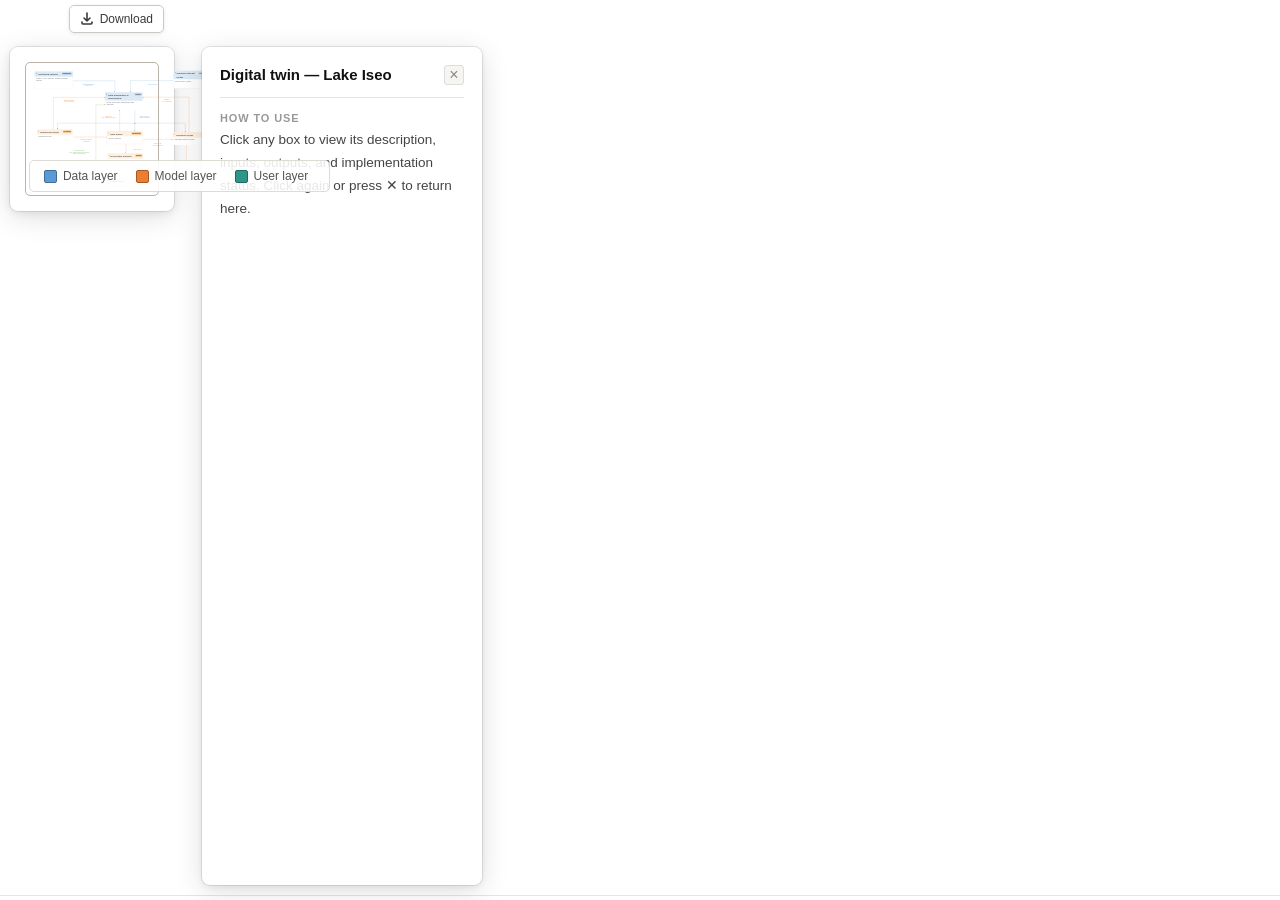
==== index.html @ c129eb47 "Add Lake Iseo chart viewer" ====
<!DOCTYPE html>
<html lang="en">
<head>
  <meta charset="UTF-8">
  <meta name="viewport" content="width=device-width, initial-scale=1.0">
  <title>Lake Iseo digital twin — data flow</title>
  <style>
    html, body, iframe {
      width: 100%;
      height: 100%;
      margin: 0;
      border: 0;
      display: block;
      overflow: hidden;
      background: #fff;
    }
  </style>
</head>
<body>
  <iframe
    src="chart.html?view=1"
    title="Lake Iseo digital twin data flow"
    loading="eager">
  </iframe>
</body>
</html>
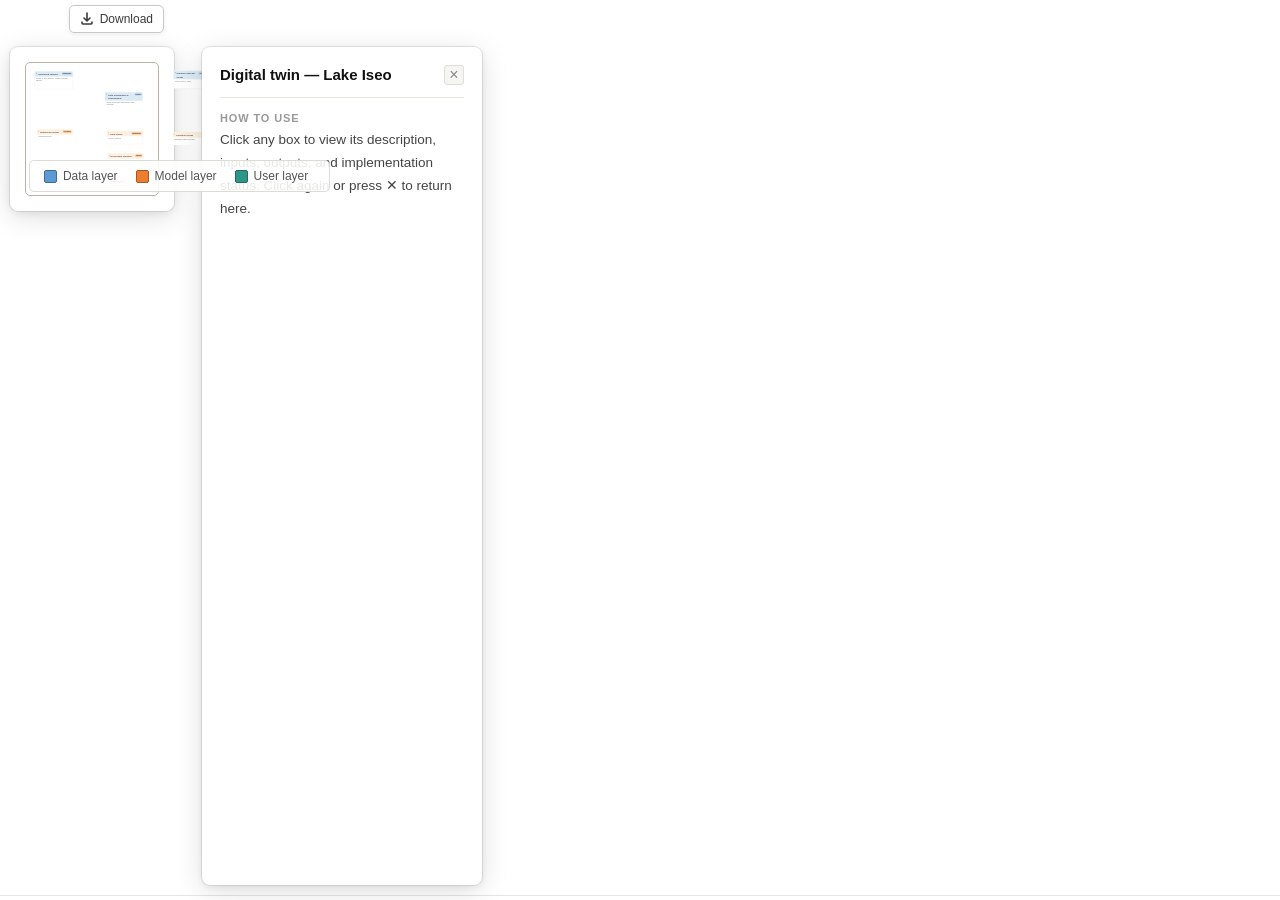
==== commit 19697299: "Place chart viewer under wiki/chart" ====
--- a/index.html
+++ b/index.html
@@ -2,25 +2,10 @@
 <html lang="en">
 <head>
   <meta charset="UTF-8">
-  <meta name="viewport" content="width=device-width, initial-scale=1.0">
-  <title>Lake Iseo digital twin — data flow</title>
-  <style>
-    html, body, iframe {
-      width: 100%;
-      height: 100%;
-      margin: 0;
-      border: 0;
-      display: block;
-      overflow: hidden;
-      background: #fff;
-    }
-  </style>
+  <meta http-equiv="refresh" content="0; url=wiki/chart/">
+  <title>Lake Iseo digital twin</title>
 </head>
 <body>
-  <iframe
-    src="chart.html?view=1"
-    title="Lake Iseo digital twin data flow"
-    loading="eager">
-  </iframe>
+  <p><a href="wiki/chart/">Open the Lake Iseo chart</a></p>
 </body>
 </html>
